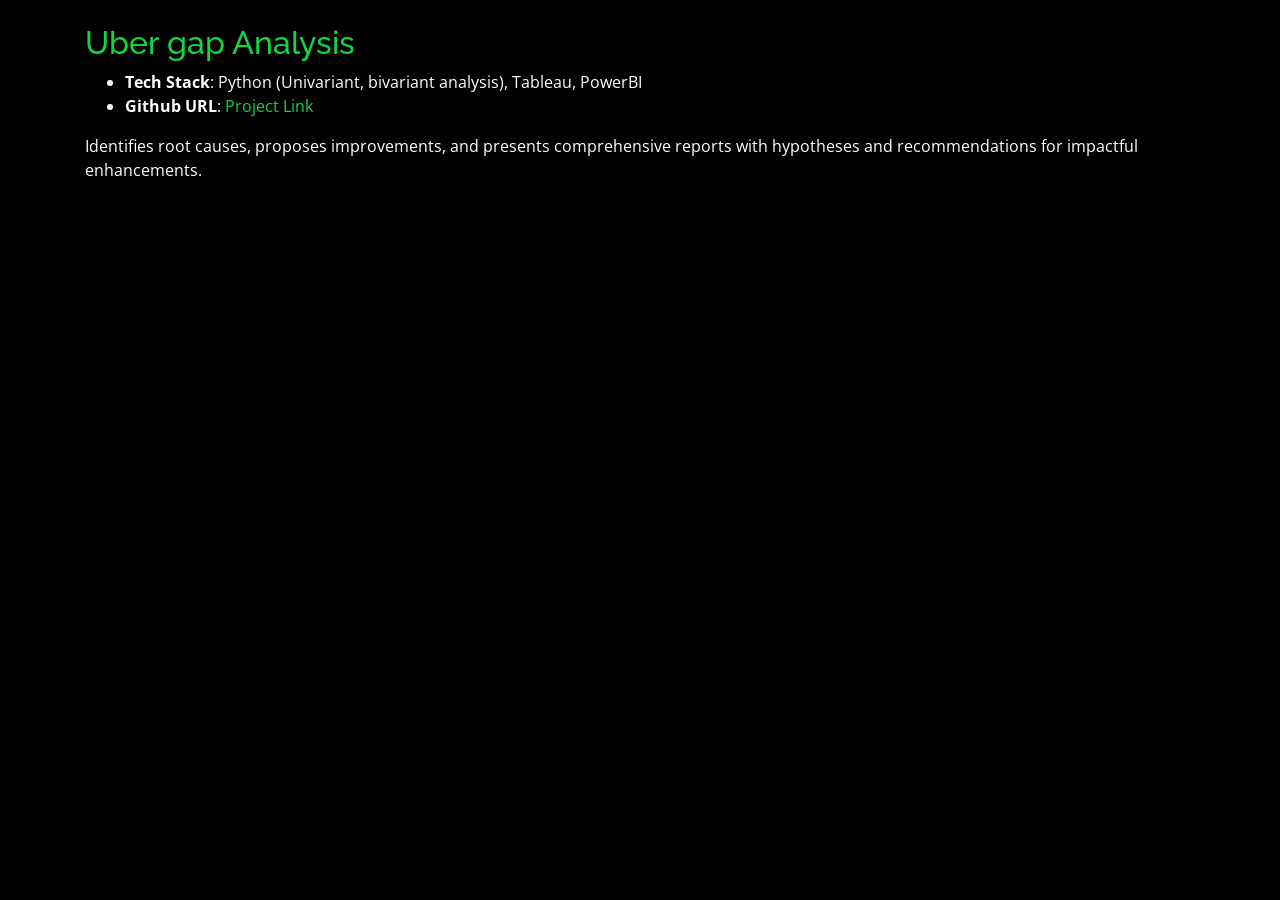
==== projects/uberanalysis.html @ bd60776f "files" ====
<html lang="en"><head>
    <meta charset="utf-8">
    <meta content="width=device-width, initial-scale=1.0" name="viewport">
  
    <title>Image Generator</title>
    <meta content="" name="descriptison">
    <meta content="" name="keywords">
  
    <!-- Favicons -->
    <link href="../assets/img/favicon.png" rel="icon">
    <link href="../assets/img/apple-touch-icon.png" rel="apple-touch-icon">
  
    <!-- Google Fonts -->
    <link href="https://fonts.googleapis.com/css?family=Open+Sans:300,300i,400,400i,600,600i,700,700i|Raleway:300,300i,400,400i,500,500i,600,600i,700,700i|Poppins:300,300i,400,400i,500,500i,600,600i,700,700i" rel="stylesheet">
  
    <!-- Vendor CSS Files -->
    <link href="../assets/vendor/bootstrap/css/bootstrap.min.css" rel="stylesheet">
    <link href="../assets/vendor/icofont/icofont.min.css" rel="stylesheet">
    <link href="../assets/vendor/remixicon/remixicon.css" rel="stylesheet">
    <link href="../assets/vendor/owl.carousel/assets/owl.carousel.min.css" rel="stylesheet">
    <link href="../assets/vendor/boxicons/css/boxicons.min.css" rel="stylesheet">
    <link href="../assets/vendor/venobox/venobox.css" rel="stylesheet">
  
    <!-- Template Main CSS File -->
    <link href="../assets/css/style.css" rel="stylesheet">
  
    <!-- =======================================================
    * Template Name: Personal - v2.2.0
    * Template URL: https://bootstrapmade.com/personal-free-resume-bootstrap-template/
    * Author: BootstrapMade.com
    * License: https://bootstrapmade.com/license/
    ======================================================== -->
  </head>
  
  <body data-gr-c-s-loaded="true">
  
  <!-- ======= Portfolio Details ======= -->
    <main id="main">
      <div id="portfolio-details" class="portfolio-details">
        <div class="container">
  
          <div class="row">
  
            <div class="col-lg-12 portfolio-info">
              <br>
              <h2 style="color:#12d640">Uber gap Analysis</h2>
              <ul>
                <li><strong>Tech Stack</strong>:  Python (Univariant, bivariant analysis), Tableau, PowerBI </li>
                <li><strong>Github URL</strong>: <a href="https://github.com/MySpace03/Uber_data_analysis" target="_blank">Project Link</a></li>
              </ul>
  
                <p>
                  Identifies root causes, proposes improvements, and presents comprehensive reports with hypotheses and recommendations for impactful enhancements.
                </p>
                
            </div>
  
          </div>
  
        </div>
      </div><!-- End Portfolio Details -->
    </main><!-- End #main -->
  
   <!-- Vendor JS Files -->
    <script async="" src="//www.google-analytics.com/analytics.js"></script><script src="assets/vendor/jquery/jquery.min.js"></script>
    <script src="../assets/vendor/bootstrap/js/bootstrap.bundle.min.js"></script>
    <script src="../assets/vendor/jquery.easing/jquery.easing.min.js"></script>
    <script src="../assets/vendor/php-email-form/validate.js"></script>
    <script src="../assets/vendor/waypoints/jquery.waypoints.min.js"></script>
    <script src="../assets/vendor/counterup/counterup.min.js"></script>
    <script src="../assets/vendor/owl.carousel/owl.carousel.min.js"></script>
    <script src="../assets/vendor/isotope-layout/isotope.pkgd.min.js"></script>
    <script src="../assets/vendor/venobox/venobox.min.js"></script>
  
    <!-- Template Main JS File -->
    <script src="../assets/js/main.js"></script>
  
    <script>if( window.self == window.top ) { (function(i,s,o,g,r,a,m){i['GoogleAnalyticsObject']=r;i[r]=i[r]||function(){ (i[r].q=i[r].q||[]).push(arguments)},i[r].l=1*new Date();a=s.createElement(o), m=s.getElementsByTagName(o)[0];a.async=1;a.src=g;m.parentNode.insertBefore(a,m) })(window,document,'script','//www.google-analytics.com/analytics.js','ga'); ga('create', 'UA-55234356-4', 'auto'); ga('send', 'pageview'); } </script>
  
  </body>
  </html>
---- assets/css/style.css ----
/**
* Template Name: Personal - v2.1.0
* Template URL: https://bootstrapmade.com/personal-free-resume-bootstrap-template/
* Author: BootstrapMade.com
* License: https://bootstrapmade.com/license/
*/

/*--------------------------------------------------------------
# General
--------------------------------------------------------------*/
html {
  scroll-behavior: smooth;
}

body {
  font-family: "Open Sans", sans-serif;
  color: #fff;
  position: relative;
  background: transparent;
}

body::before {
  content: "";
  position: fixed;
  background: #000000;
  background-size: cover;
  left: 0;
  right: 0;
  top: 0;
  height: 100vh;
  /* background-image: url("../img/background/mountain.jpg"); */
  
}

@media (min-width: 1024px) {
  body::before {
    background-attachment: fixed;
  }
}

a {
  color: #12d640;
}

a:hover {
  color: #12d640;
  text-decoration: none;
}

h1,
h2,
h3,
h4,
h5,
h6 {
  font-family: "Raleway", sans-serif;
}

/*--------------------------------------------------------------
# Header
--------------------------------------------------------------*/
#header {
  transition: ease-in-out 0s;
  position: relative;
  height: 100vh;
  display: flex;
  align-items: center;
  z-index: 997;
  overflow-y: auto;
  background-image: url("../img/background/mountain.jpg");
  background-size: cover;
}

#header * {
  transition: ease-in-out 0s;
}

#header h1 {
  font-size: 48px;
  margin-top: 0px;
  padding: 0;
  line-height: 1;
  font-weight: 700;
  font-family: "Poppins", sans-serif;
}

#header h1 a,
#header h1 a:hover {
  color: #dee2e6;
  line-height: 1;
  display: inline-block;
  font-size: 60px;

}

#header h2 {
  font-size: 24px;
  margin-top: 20px;
  color: #12d640;
}

#header h2 span {
  color: #ffc107;
  border-bottom: 2px solid #1c7d32;
  padding-bottom: 6px;
}

#header img {
  padding: 0;
  margin: 0;
}

#header .social-links {
  margin-top: 40px;
  display: flex;
}

#header .social-links a {
  font-size: 16px;
  display: flex;
  justify-content: center;
  align-items: center;
  background: rgba(255, 255, 255, 0.1);
  color: #fff;
  line-height: 1;
  margin-right: 8px;
  border-radius: 50%;
  width: 40px;
  height: 40px;
}

#header .social-links a:hover {
  background: #1c7d32;
}

@media (max-width: 992px) {
  #header h1 {
    font-size: 36px;
  }
  #header h2 {
    font-size: 20px;
    line-height: 30px;
  }
  #header .social-links {
    margin-top: 15px;
  }
  #header .container {
    display: flex;
    flex-direction: column;
    align-items: center;
  }
}

/*--------------------------------------------------------------
# Navigation Menu
--------------------------------------------------------------*/
/* Desktop Navigation */

.nav-container {
  background-color: rgb(70, 67, 68, 0.6);
  backdrop-filter: blur(10px);
  padding: 1rem 0 1rem 0;
  display: flex;
  border-radius: 40px;
  /* overflow: scroll; */
  scroll-behavior: smooth;
  scroll-snap-type: x mandatory;
  margin-top: 22rem;
  width: 780px;
  margin-left: 180px;
}

.fixed-nav {
  position: fixed;
  width: 780px;
  margin: 0 0 0 180px;
  top: 20px;
}

.nav-menu ul {
  display: flex;
  list-style: none;
  position: relative;
  /* left: 110px; */
  margin: 0 0 0 1.2rem;
}

.nav-menu li + li {
  margin-left: 30px;
}

.nav-menu a {
  display: block;
  position: relative;
  color: #ffffffaf;
  font-size: 19px;
  font-family: "Poppins", sans-serif;
  font-weight: 400;
}

.nav-menu a:before {
  content: "";
  position: absolute;
  width: 0;
  height: 2px;
  bottom: -4px;
  left: 0;
  background-color: #9e7f25;
  visibility: hidden;
  width: 0px;
  transition: all 0.3s ease-in-out 0s;
}

.nav-menu a:hover:before,
.nav-menu li:hover > a:before,
.nav-menu .active > a:before {
  visibility: visible;
  width: 25px;
}

.nav-menu a:hover,
.nav-menu .active > a,
.nav-menu li:hover > a {
  color: #fb7900;
  text-decoration: none;
}

/* Mobile Navigation */
.mobile-nav-toggle {
  position: fixed;
  right: 15px;
  top: 15px;
  z-index: 9998;
  border: 0;
  background: none;
  font-size: 24px;
  transition: all 0.4s;
  outline: none !important;
  line-height: 1;
  cursor: pointer;
  text-align: right;
}

.mobile-nav-toggle i {
  color: #fff;
}

.mobile-nav {
  position: fixed;
  top: 55px;
  right: 15px;
  bottom: 15px;
  left: 15px;
  z-index: 9999;
  overflow-y: auto;
  background: rgba(0, 0, 0, 0.7);
  transition: ease-in-out 0s;
  opacity: 0;
  visibility: hidden;
  border-radius: 10px;
  padding: 10px 0;
  border: 2px solid rgba(255, 255, 255, 0.12);
}

.mobile-nav * {
  margin: 0;
  padding: 0;
  list-style: none;
}

.mobile-nav a {
  display: block;
  position: relative;
  color: #fff;
  padding: 10px 20px;
  font-weight: 500;
  outline: none;
}

.mobile-nav a:hover,
.mobile-nav .active > a,
.mobile-nav li:hover > a {
  color: #1c7d32;
  text-decoration: none;
}

.mobile-nav-overly {
  width: 100%;
  height: 100%;
  z-index: 9997;
  top: 0;
  left: 0;
  position: fixed;
  background: rgba(9, 9, 9, 0.6);
  overflow: hidden;
  display: none;
  transition: ease-in-out 0s;
}

.mobile-nav-active {
  overflow: hidden;
}

.mobile-nav-active .mobile-nav {
  opacity: 1;
  visibility: visible;
}

.mobile-nav-active .mobile-nav-toggle i {
  color: #fff;
}

/* Header Top */

.name-heading {
  position: relative;
  top: 140px;
  text-align: center;
}

#header.header-top {
  height: 90px;
  position: fixed;
  left: 0;
  top: 0;
  right: 0;
  background: #09203a;
}

#header.header-top .social-links,
#header.header-top h2 {
  display: none;
}

#header.header-top h1 {
  margin-right: auto;
  font-size: 36px;
}

#header.header-top .container {
  display: flex;
  align-items: center;
}

#header.header-top .nav-menu {
  margin: 0;
}

@media (max-width: 768px) {
  #header.header-top {
    height: 60px;
  }
  #header.header-top h1 {
    font-size: 26px;
  }
}

/*--------------------------------------------------------------
# Sections General
--------------------------------------------------------------*/


section {
  overflow: hidden;
  position: relative;
  width: 100%;
  top: 140px;
  bottom: 100%;
  /* opacity: 0; */
  z-index: 2;
  background: black;
}

section.section-show {
  top: 70px;
  bottom: auto;
  opacity: 1;
  padding-bottom: 0px;
}

section .container {
  background: rgba(0, 0, 0, 0);
  padding: 30px;
  padding-top: 120px;
}

@media (max-width: 768px) {
  section {
    top: 120px;
  }
  section.section-show {
    top: 80px;
  }
}

.certificates h2 {
  font-size: 14px;
  font-weight: 500;
  padding: 0;
  line-height: 1px;
  margin: 0 0 20px 0;
  letter-spacing: 2px;
  text-transform: uppercase;
  color: #dee2e6;
  font-family: "Poppins", sans-serif;
}

.certificates h2::after {
  content: "";
  width: 120px;
  height: 1px;
  display: inline-block;
  background: #dee2e6;
  margin: 4px 10px;
}

.section-title h2 {
  font-size: 14px;
  font-weight: 500;
  padding: 0;
  line-height: 1px;
  margin: 0 0 20px 0;
  letter-spacing: 2px;
  text-transform: uppercase;
  color: #dee2e6;
  font-family: "Poppins", sans-serif;
}

.section-title h2::after {
  content: "";
  width: 120px;
  height: 1px;
  display: inline-block;
  background: #dee2e6;
  margin: 4px 10px;
}

.section-title p {
  margin: 0;
  margin: -15px 0 15px 0;
  font-size: 36px;
  font-weight: 700;
  text-transform: uppercase;
  font-family: "Poppins", sans-serif;
  color: #fff;
}

/*--------------------------------------------------------------
# About
--------------------------------------------------------------*/
.about-me .content h3 {
  font-weight: 700;
  font-size: 26px;
  color: #1c7d32;
}

.about-me .content ul {
  list-style: none;
  padding: 0;
}

.about-me .content ul li {
  padding-bottom: 10px;
}

.about-me .content ul i {
  font-size: 20px;
  padding-right: 2px;
  color: #1c7d32;
}

.about-me .content p:last-child {
  margin-bottom: 0;
}

/*--------------------------------------------------------------
# Counts
--------------------------------------------------------------*/
.counts {
  padding: 70px 0 60px;
}

.counts .count-box {
  padding: 30px 30px 25px 30px;
  width: 100%;
  position: relative;
  text-align: center;
  background: rgba(255, 255, 255, 0.08);
}

.counts .count-box i {
  position: absolute;
  top: -25px;
  left: 50%;
  transform: translateX(-50%);
  font-size: 24px;
  background: rgba(255, 255, 255, 0.1);
  padding: 12px;
  color: #1c7d32;
  border-radius: 50px;
}

.counts .count-box span {
  font-size: 36px;
  display: block;
  font-weight: 600;
  color: #fff;
}

.counts .count-box p {
  padding: 0;
  margin: 0;
  font-family: "Raleway", sans-serif;
  font-size: 14px;
}

/*--------------------------------------------------------------
# Skills
--------------------------------------------------------------*/
.skills .progress {
  height: 50px;
  display: block;
  background: none;
}

.skills .progress .skill {
  padding: 0;
  margin: 0 0 6px 0;
  text-transform: uppercase;
  display: block;
  font-weight: 600;
  font-family: "Poppins", sans-serif;
  color: #fff;
}

.skills .progress .skill .val {
  float: right;
  font-style: normal;
}

.skills .progress-bar-wrap {
  background: rgba(255, 255, 255, 0.15);
}

.skills .progress-bar {
  width: 1px;
  height: 10px;
  transition: 0.9s;
  background-color: #1c7d32;
}

/*--------------------------------------------------------------
# Interests
--------------------------------------------------------------*/
.interests .icon-box {
  display: flex;
  align-items: center;
  padding: 20px;
  background: #09203a;
  transition: ease-in-out 0.3s;
}

.interests .icon-box i {
  font-size: 32px;
  padding-right: 10px;
  line-height: 1;
}

.interests .icon-box h3 {
  font-weight: 700;
  margin: 0;
  padding: 0;
  line-height: 1;
  font-size: 16px;
  color: #fff;
}

.interests .icon-box:hover {
  background: #042b56eb;
}

/*--------------------------------------------------------------
# Testimonials
--------------------------------------------------------------*/
.testimonials .testimonial-item {
  box-sizing: content-box;
  min-height: 320px;
}

.testimonials .testimonial-item .testimonial-img {
  width: 90px;
  border-radius: 50%;
  margin: -40px 0 0 40px;
  position: relative;
  z-index: 2;
  border: 6px solid rgba(255, 255, 255, 0.12);
}

.testimonials .testimonial-item h3 {
  font-size: 18px;
  font-weight: bold;
  margin: 10px 0 5px 45px;
  color: #fff;
}

.testimonials .testimonial-item h4 {
  font-size: 14px;
  color: #999;
  margin: 0 0 0 45px;
}

.testimonials .testimonial-item .quote-icon-left,
.testimonials .testimonial-item .quote-icon-right {
  color: rgba(255, 255, 255, 0.25);
  font-size: 26px;
}

.testimonials .testimonial-item .quote-icon-left {
  display: inline-block;
  left: -5px;
  position: relative;
}

.testimonials .testimonial-item .quote-icon-right {
  display: inline-block;
  right: -5px;
  position: relative;
  top: 10px;
}

.testimonials .testimonial-item p {
  font-style: italic;
  margin: 0 15px 0 15px;
  padding: 20px 20px 60px 20px;
  background: rgba(255, 255, 255, 0.1);
  position: relative;
  border-radius: 6px;
  position: relative;
  z-index: 1;
}

.testimonials .owl-nav,
.testimonials .owl-dots {
  margin-top: 5px;
  text-align: center;
}

.testimonials .owl-dot {
  display: inline-block;
  margin: 0 5px;
  width: 12px;
  height: 12px;
  border-radius: 50%;
  background-color: rgba(255, 255, 255, 0.3) !important;
}

.testimonials .owl-dot.active {
  background-color: #1c7d32 !important;
}

@media (max-width: 767px) {
  .testimonials {
    margin: 30px 10px;
  }
}

/*--------------------------------------------------------------
# Resume
--------------------------------------------------------------*/
.resume .resume-title {
  font-size: 26px;
  font-weight: 700;
  margin-top: 20px;
  margin-bottom: 20px;
  color: #fff;
}

.resume .resume-item {
  padding: 0 0 20px 20px;
  margin-top: -2px;
  border-left: 2px solid rgba(255, 255, 255, 0.2);
  position: relative;
}

.resume .resume-item h4 {
  line-height: 18px;
  font-size: 18px;
  font-weight: 600;
  text-transform: uppercase;
  font-family: "Poppins", sans-serif;
  color: #1c7d32;
  margin-bottom: 10px;
}

.resume .resume-item h5 {
  font-size: 16px;
  background: rgba(255, 255, 255, 0.15);
  padding: 5px 15px;
  display: inline-block;
  font-weight: 600;
  margin-bottom: 10px;
}

.resume .resume-item ul {
  padding-left: 20px;
}

.resume .resume-item ul li {
  padding-bottom: 10px;
}

.resume .resume-item:last-child {
  padding-bottom: 0;
}

.resume .resume-item::before {
  content: "";
  position: absolute;
  width: 16px;
  height: 16px;
  border-radius: 50px;
  left: -9px;
  top: 0;
  background: #9e7f25;
  border: 2px solid #9e7f25;
}

/*--------------------------------------------------------------
# Services
--------------------------------------------------------------*/
.services .icon-box {
  text-align: center;
  background: #09203a;
  padding: 40px 40px;
  transition: all ease-in-out 0.3s;
  margin: 10px;
}

.services .icon-box .icon {
  margin: 0 auto;
  width: 64px;
  height: 64px;
  background: #1c7d32;
  border-radius: 5px;
  transition: all 0.3s ease-out 0s;
  display: flex;
  align-items: center;
  justify-content: center;
  margin-bottom: 20px;
  transform-style: preserve-3d;
}

.services .icon-box .icon i {
  color: #fff;
  font-size: 28px;
}

.services .icon-box .icon::before {
  position: absolute;
  content: "";
  left: -8px;
  top: -8px;
  height: 100%;
  width: 100%;
  background: rgba(255, 255, 255, 0.15);
  border-radius: 5px;
  transition: all 0.3s ease-out 0s;
  transform: translateZ(-1px);
}

.services .icon-box h4 {
  font-weight: 700;
  margin-bottom: 15px;
  font-size: 24px;
}

.services .icon-box h4 a {
  color: #fff;
}

.services .icon-box p {
  line-height: 24px;
  font-size: 14px;
  margin-bottom: 0;
}

.services .icon-box:hover {
  background: #042e5f;
  border-color: #1c7d32;
}

.services .icon-box:hover .icon {
  background: #fff;
}

.services .icon-box:hover .icon i {
  color: #1c7d32;
}

.services .icon-box:hover .icon::before {
  background: #35e888;
}

.services .icon-box:hover h4 a,
.services .icon-box:hover p {
  color: #12d640;
}

/*--------------------------------------------------------------
# Portfolio
--------------------------------------------------------------*/
.portfolio .portfolio-item {
  margin-bottom: 30px;
}

.portfolio #portfolio-flters {
  padding: 0;
  margin: 0 auto 15px auto;
  list-style: none;
  text-align: center;
  border-radius: 50px;
  padding: 2px 15px;
}

.portfolio #portfolio-flters li {
  cursor: pointer;
  display: inline-block;
  padding: 8px 16px 10px 16px;
  font-size: 14px;
  font-weight: 600;
  line-height: 1;
  text-transform: uppercase;
  color: #fff;
  background: rgba(255, 255, 255, 0.1);
  margin: 0 3px 10px 3px;
  transition: all 0.3s ease-in-out;
  border-radius: 4px;
}

.portfolio #portfolio-flters li:hover,
.portfolio #portfolio-flters li.filter-active {
  background: #fb7900;
}

.portfolio #portfolio-flters li:last-child {
  margin-right: 0;
}

.portfolio .portfolio-wrap {
  transition: 0.3s;
  position: relative;
  overflow: hidden;
  z-index: 1;
  background: rgba(0, 0, 0, 0.6);
}

.portfolio .portfolio-wrap::before {
  content: "";
  background: rgba(0, 0, 0, 0.6);
  position: absolute;
  left: 30px;
  right: 30px;
  top: 30px;
  bottom: 30px;
  transition: all ease-in-out 0.3s;
  z-index: 2;
  opacity: 0;
}

.portfolio .portfolio-wrap .portfolio-info {
  opacity: 0;
  position: absolute;
  top: 0;
  left: 0;
  right: 0;
  bottom: 0;
  text-align: center;
  z-index: 3;
  transition: all ease-in-out 0.3s;
  display: flex;
  flex-direction: column;
  justify-content: center;
  align-items: center;
}

.portfolio .portfolio-wrap .portfolio-info::before {
  display: block;
  content: "";
  width: 48px;
  height: 48px;
  position: absolute;
  top: 35px;
  left: 35px;
  border-top: 3px solid #fff;
  border-left: 3px solid #fff;
  transition: all 0.5s ease 0s;
  z-index: 9994;
}

.portfolio .portfolio-wrap .portfolio-info::after {
  display: block;
  content: "";
  width: 48px;
  height: 48px;
  position: absolute;
  bottom: 35px;
  right: 35px;
  border-bottom: 3px solid #fff;
  border-right: 3px solid #fff;
  transition: all 0.5s ease 0s;
  z-index: 9994;
}

.portfolio .portfolio-wrap .portfolio-info h4 {
  font-size: 20px;
  color: #fff;
  font-weight: 600;
}

.portfolio .portfolio-wrap .portfolio-info p {
  color: #ffffff;
  font-size: 14px;
  text-transform: uppercase;
  padding: 0;
  margin: 0;
}

.portfolio .portfolio-wrap .portfolio-links {
  text-align: center;
  z-index: 4;
}

.portfolio .portfolio-wrap .portfolio-links a {
  color: #fff;
  margin: 0 2px;
  font-size: 28px;
  display: inline-block;
  transition: 0.3s;
}

.portfolio .portfolio-wrap .portfolio-links a:hover {
  color: #63eda3;
}

.portfolio .portfolio-wrap:hover::before {
  top: 0;
  left: 0;
  right: 0;
  bottom: 0;
  opacity: 1;
}

.portfolio .portfolio-wrap:hover .portfolio-info {
  opacity: 1;
}

.portfolio .portfolio-wrap:hover .portfolio-info::before {
  top: 15px;
  left: 15px;
}

.portfolio .portfolio-wrap:hover .portfolio-info::after {
  bottom: 15px;
  right: 15px;
}

/*--------------------------------------------------------------
# Contact
--------------------------------------------------------------*/
.contact .info-box {
  color: #444444;
  padding: 20px;
  width: 100%;
  background: #09203a;
}

.contact .info-box i.bx {
  font-size: 24px;
  color: #dee2e6;
  border-radius: 50%;
  padding: 14px;
  float: left;
  background: rgba(255, 255, 255, 0.1);
}

.contact .info-box h3 {
  font-size: 20px;
  color: #28a745;
  font-weight: 700;
  margin: 10px 0 8px 68px;
}

.contact .info-box p {
  padding: 0;
  color: #fff;
  line-height: 24px;
  font-size: 14px;
  margin: 0 0 0 68px;
}

.contact .info-box .social-links {
  margin: 5px 0 0 68px;
  display: flex;
}

.contact .info-box .social-links a {
  font-size: 18px;
  display: inline-block;
  color: #fff;
  line-height: 1;
  margin-right: 12px;
  transition: 0.3s;
}

.contact .info-box .social-links a:hover {
  color: #12d640;
}

.contact .php-email-form {
  padding: 30px;
  background: rgba(255, 255, 255, 0.08);
}

.contact .php-email-form .validate {
  display: none;
  color: red;
  margin: 0 0 15px 0;
  font-weight: 400;
  font-size: 13px;
}

.contact .php-email-form .error-message {
  display: none;
  background: rgba(255, 255, 255, 0.08);
  background: #ed3c0d;
  text-align: center;
  padding: 15px;
  font-weight: 600;
}

.contact .php-email-form .sent-message {
  display: none;
  background: rgba(255, 255, 255, 0.08);
  background: #1c7d32;
  text-align: center;
  padding: 15px;
  font-weight: 600;
}

.contact .php-email-form .loading {
  display: none;
  background: rgba(255, 255, 255, 0.08);
  text-align: center;
  padding: 15px;
}

.contact .php-email-form .loading:before {
  content: "";
  display: inline-block;
  border-radius: 50%;
  width: 24px;
  height: 24px;
  margin: 0 10px -6px 0;
  border: 3px solid #1c7d32;
  border-top-color: #eee;
  -webkit-animation: animate-loading 1s linear infinite;
  animation: animate-loading 1s linear infinite;
}

.contact .php-email-form input,
.contact .php-email-form textarea {
  border-radius: 0;
  box-shadow: none;
  font-size: 14px;
  background: rgba(255, 255, 255, 0.08);
  border: 0;
  transition: 0.3s;
  color: #fff;
}

.contact .php-email-form input:focus,
.contact .php-email-form textarea:focus {
  background-color: rgba(255, 255, 255, 0.11);
}

.contact .php-email-form input::-webkit-input-placeholder,
.contact .php-email-form textarea::-webkit-input-placeholder {
  color: rgba(255, 255, 255, 0.3);
  opacity: 1;
}

.contact .php-email-form input::-moz-placeholder,
.contact .php-email-form textarea::-moz-placeholder {
  color: rgba(255, 255, 255, 0.3);
  opacity: 1;
}

.contact .php-email-form input:-ms-input-placeholder,
.contact .php-email-form textarea:-ms-input-placeholder {
  color: rgba(255, 255, 255, 0.3);
  opacity: 1;
}

.contact .php-email-form input::-ms-input-placeholder,
.contact .php-email-form textarea::-ms-input-placeholder {
  color: rgba(255, 255, 255, 0.3);
  opacity: 1;
}

.contact .php-email-form input::placeholder,
.contact .php-email-form textarea::placeholder {
  color: rgba(255, 255, 255, 0.3);
  opacity: 1;
}

.contact .php-email-form input {
  padding: 20px 15px;
}

.contact .php-email-form textarea {
  padding: 12px 15px;
}

.contact .php-email-form button[type="submit"] {
  background: #1c7d32;
  border: 0;
  padding: 10px 30px;
  color: #fff;
  transition: 0.4s;
  border-radius: 4px;
}

.contact .php-email-form button[type="submit"]:hover {
  background: #15bb62;
}

@-webkit-keyframes animate-loading {
  0% {
    transform: rotate(0deg);
  }
  100% {
    transform: rotate(360deg);
  }
}

@keyframes animate-loading {
  0% {
    transform: rotate(0deg);
  }
  100% {
    transform: rotate(360deg);
  }
}

/*--------------------------------------------------------------
# Credits
--------------------------------------------------------------*/
.credits {
  position: fixed;
  right: 15px;
  bottom: 15px;
  font-size: 13px;
  color: #fff;
  z-index: 1;
}

.credits a {
  color: #1c7d32;
  transition: 0.3s;
}

.credits a:hover {
  color: #fff;
}

@media (max-width: 992px) {
  .credits {
    left: 50%;
    right: 0;
    transform: translateX(-50%);
  }
}
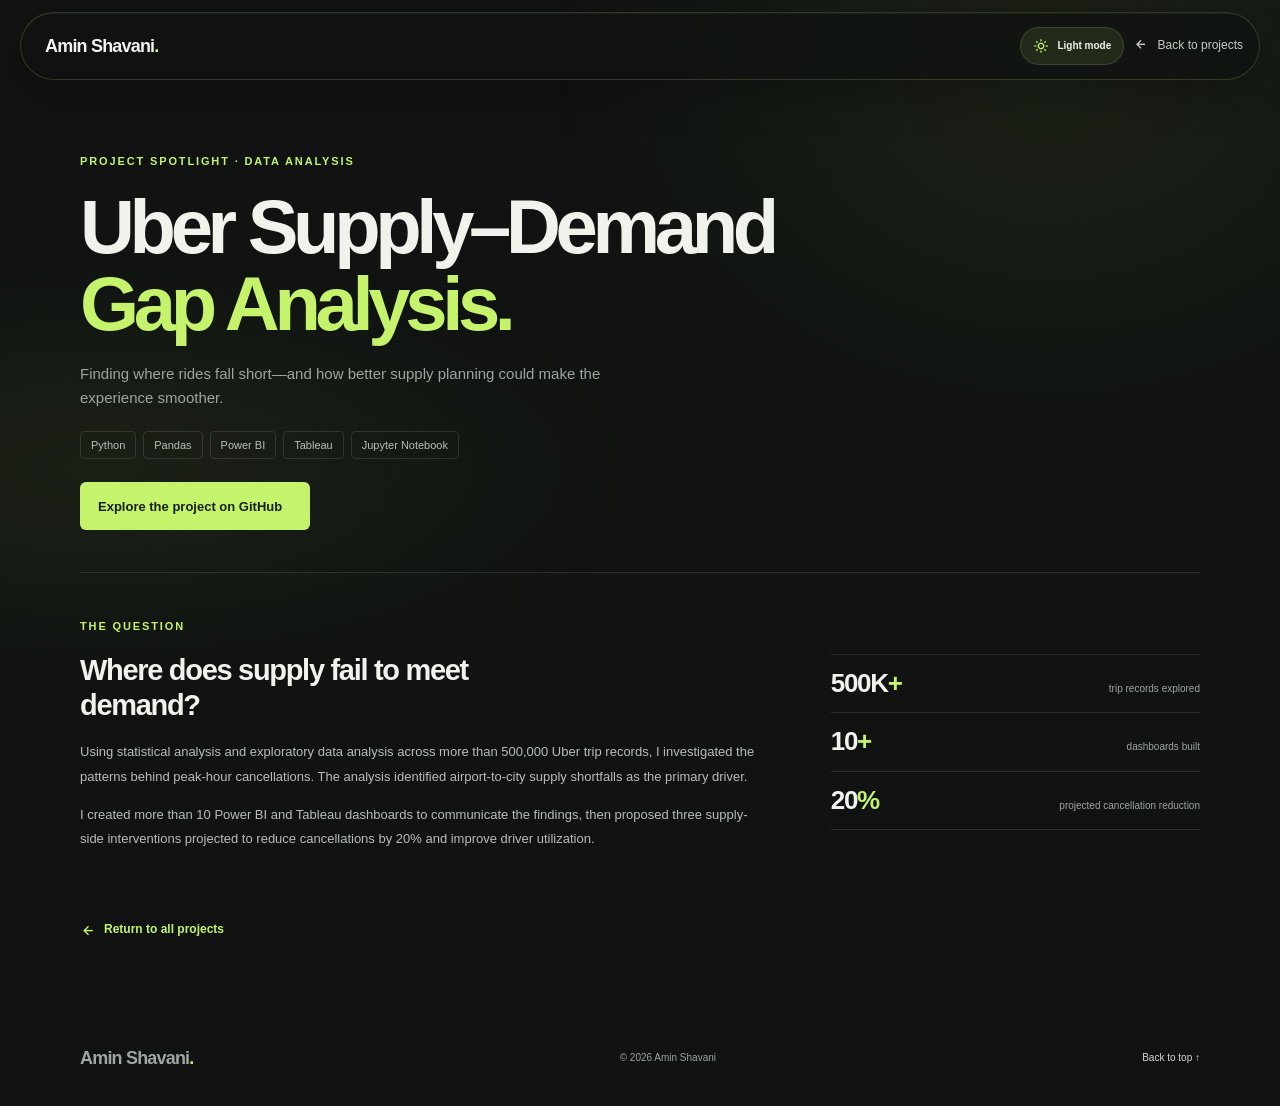
==== commit 93610e8a: "Add files via upload" ====
--- a/projects/uberanalysis.html
+++ b/projects/uberanalysis.html
@@ -1,83 +1,51 @@
-<html lang="en"><head>
-    <meta charset="utf-8">
-    <meta content="width=device-width, initial-scale=1.0" name="viewport">
-  
-    <title>Image Generator</title>
-    <meta content="" name="descriptison">
-    <meta content="" name="keywords">
-  
-    <!-- Favicons -->
-    <link href="../assets/img/favicon.png" rel="icon">
-    <link href="../assets/img/apple-touch-icon.png" rel="apple-touch-icon">
-  
-    <!-- Google Fonts -->
-    <link href="https://fonts.googleapis.com/css?family=Open+Sans:300,300i,400,400i,600,600i,700,700i|Raleway:300,300i,400,400i,500,500i,600,600i,700,700i|Poppins:300,300i,400,400i,500,500i,600,600i,700,700i" rel="stylesheet">
-  
-    <!-- Vendor CSS Files -->
-    <link href="../assets/vendor/bootstrap/css/bootstrap.min.css" rel="stylesheet">
-    <link href="../assets/vendor/icofont/icofont.min.css" rel="stylesheet">
-    <link href="../assets/vendor/remixicon/remixicon.css" rel="stylesheet">
-    <link href="../assets/vendor/owl.carousel/assets/owl.carousel.min.css" rel="stylesheet">
-    <link href="../assets/vendor/boxicons/css/boxicons.min.css" rel="stylesheet">
-    <link href="../assets/vendor/venobox/venobox.css" rel="stylesheet">
-  
-    <!-- Template Main CSS File -->
-    <link href="../assets/css/style.css" rel="stylesheet">
-  
-    <!-- =======================================================
-    * Template Name: Personal - v2.2.0
-    * Template URL: https://bootstrapmade.com/personal-free-resume-bootstrap-template/
-    * Author: BootstrapMade.com
-    * License: https://bootstrapmade.com/license/
-    ======================================================== -->
-  </head>
-  
-  <body data-gr-c-s-loaded="true">
-  
-  <!-- ======= Portfolio Details ======= -->
-    <main id="main">
-      <div id="portfolio-details" class="portfolio-details">
-        <div class="container">
-  
-          <div class="row">
-  
-            <div class="col-lg-12 portfolio-info">
-              <br>
-              <h2 style="color:#12d640">Uber gap Analysis</h2>
-              <ul>
-                <li><strong>Tech Stack</strong>:  Python (Univariant, bivariant analysis), Tableau, PowerBI </li>
-                <li><strong>Github URL</strong>: <a href="https://github.com/MySpace03/Uber_data_analysis" target="_blank">Project Link</a></li>
-              </ul>
-  
-                <p>
-                  Identifies root causes, proposes improvements, and presents comprehensive reports with hypotheses and recommendations for impactful enhancements.
-                </p>
-                
-            </div>
-  
-          </div>
-  
-        </div>
-      </div><!-- End Portfolio Details -->
-    </main><!-- End #main -->
-  
-   <!-- Vendor JS Files -->
-    <script async="" src="//www.google-analytics.com/analytics.js"></script><script src="assets/vendor/jquery/jquery.min.js"></script>
-    <script src="../assets/vendor/bootstrap/js/bootstrap.bundle.min.js"></script>
-    <script src="../assets/vendor/jquery.easing/jquery.easing.min.js"></script>
-    <script src="../assets/vendor/php-email-form/validate.js"></script>
-    <script src="../assets/vendor/waypoints/jquery.waypoints.min.js"></script>
-    <script src="../assets/vendor/counterup/counterup.min.js"></script>
-    <script src="../assets/vendor/owl.carousel/owl.carousel.min.js"></script>
-    <script src="../assets/vendor/isotope-layout/isotope.pkgd.min.js"></script>
-    <script src="../assets/vendor/venobox/venobox.min.js"></script>
-  
-    <!-- Template Main JS File -->
-    <script src="../assets/js/main.js"></script>
-  
-    <script>if( window.self == window.top ) { (function(i,s,o,g,r,a,m){i['GoogleAnalyticsObject']=r;i[r]=i[r]||function(){ (i[r].q=i[r].q||[]).push(arguments)},i[r].l=1*new Date();a=s.createElement(o), m=s.getElementsByTagName(o)[0];a.async=1;a.src=g;m.parentNode.insertBefore(a,m) })(window,document,'script','//www.google-analytics.com/analytics.js','ga'); ga('create', 'UA-55234356-4', 'auto'); ga('send', 'pageview'); } </script>
-  
-  </body>
-  </html>
-  
-  +<!doctype html>
+<html lang="en">
+<head>
+  <meta charset="utf-8">
+  <meta name="viewport" content="width=device-width, initial-scale=1">
+  <meta name="description" content="An analysis of Uber supply-demand patterns across more than 500,000 trips, with dashboards and operational recommendations.">
+  <meta name="theme-color" content="#101311">
+  <title>Uber Supply-Demand Gap Analysis | Amin Shavani</title>
+  <link rel="icon" type="image/png" href="../favicon.png">
+  <link href="../assets/vendor/boxicons/css/boxicons.min.css" rel="stylesheet">
+  <link href="../assets/css/portfolio.css" rel="stylesheet">
+</head>
+<body id="top">
+  <header class="site-header">
+    <div class="nav-inner">
+      <a class="wordmark" href="../index.html" aria-label="Amin Shavani home">Amin Shavani<span>.</span></a>
+      <div class="header-controls">
+        <button class="theme-toggle" type="button" aria-label="Switch to light mode" title="Switch to light mode">
+          <i class="bx bx-sun" aria-hidden="true"></i><span>Light mode</span>
+        </button>
+        <a class="detail-back" href="../index.html#projects"><i class="bx bx-left-arrow-alt" aria-hidden="true"></i> Back to projects</a>
+      </div>
+    </div>
+  </header>
+  <main class="project-detail section-shell">
+    <div class="project-detail-hero">
+      <p class="eyebrow">PROJECT SPOTLIGHT · DATA ANALYSIS</p>
+      <h1>Uber Supply–Demand<br><span>Gap Analysis.</span></h1>
+      <p class="project-detail-intro">Finding where rides fall short—and how better supply planning could make the experience smoother.</p>
+      <div class="tag-list"><span>Python</span><span>Pandas</span><span>Power BI</span><span>Tableau</span><span>Jupyter Notebook</span></div>
+      <a class="button button-primary project-github" href="https://github.com/MySpace03/Uber_data_analysis" target="_blank" rel="noreferrer">Explore the project on GitHub <i class="bx bx-up-right-arrow-alt" aria-hidden="true"></i></a>
+    </div>
+    <div class="project-detail-body">
+      <section class="project-detail-summary" aria-labelledby="project-summary">
+        <p class="eyebrow">THE QUESTION</p>
+        <h2 id="project-summary">Where does supply fail to meet demand?</h2>
+        <p>Using statistical analysis and exploratory data analysis across more than 500,000 Uber trip records, I investigated the patterns behind peak-hour cancellations. The analysis identified airport-to-city supply shortfalls as the primary driver.</p>
+        <p>I created more than 10 Power BI and Tableau dashboards to communicate the findings, then proposed three supply-side interventions projected to reduce cancellations by 20% and improve driver utilization.</p>
+      </section>
+      <aside class="project-outcomes" aria-label="Project outcomes">
+        <div><span class="outcome-number">500K<span>+</span></span><p>trip records explored</p></div>
+        <div><span class="outcome-number">10<span>+</span></span><p>dashboards built</p></div>
+        <div><span class="outcome-number">20<span>%</span></span><p>projected cancellation reduction</p></div>
+      </aside>
+    </div>
+    <a class="text-link project-return" href="../index.html#projects"><i class="bx bx-left-arrow-alt" aria-hidden="true"></i> Return to all projects</a>
+  </main>
+  <footer class="site-footer section-shell"><a class="wordmark" href="../index.html">Amin Shavani<span>.</span></a><p>© <span id="current-year">2026</span> Amin Shavani</p><a href="#top">Back to top ↑</a></footer>
+  <script src="../assets/js/portfolio.js"></script>
+</body>
+</html>
--- a/assets/css/portfolio.css
+++ b/assets/css/portfolio.css
@@ -0,0 +1,368 @@
+:root {
+  color-scheme: dark;
+  --background: #101311;
+  --surface: #181d19;
+  --surface-raised: #1d241f;
+  --text: #f0f2ec;
+  --muted: #9da69f;
+  --line: rgba(235, 242, 232, .12);
+  --accent: #c5f36c;
+  --accent-dark: #93c93b;
+  --glass: rgba(16, 19, 17, .78);
+  --glass-line: rgba(197, 243, 108, .18);
+  --copy: #b7beb8;
+  --heading-copy: #e3e8e1;
+  --soft: #d3d8d1;
+  --tag-text: #b7c0b8;
+  --accent-wash: rgba(197, 243, 108, .1);
+  --glow: rgba(166, 207, 97, .075);
+  --font-display: "Space Grotesk", sans-serif;
+  --font-body: "DM Sans", sans-serif;
+}
+
+[data-theme="light"] {
+  color-scheme: light;
+  --background: #f7faf4;
+  --surface: #fff;
+  --surface-raised: #eff3ea;
+  --text: #1c2619;
+  --muted: #63705f;
+  --line: rgba(42, 64, 33, .14);
+  --accent: #4e7622;
+  --accent-dark: #5a822a;
+  --glass: rgba(250, 253, 247, .82);
+  --glass-line: rgba(87, 125, 48, .22);
+  --copy: #5f6b5b;
+  --heading-copy: #2f3d28;
+  --soft: #40503a;
+  --tag-text: #53634b;
+  --accent-wash: rgba(99, 145, 54, .11);
+  --glow: rgba(113, 169, 72, .12);
+}
+
+* { box-sizing: border-box; }
+html { scroll-behavior: smooth; scroll-padding-top: 100px; }
+body { margin: 0; background: var(--background); color: var(--text); font-family: var(--font-body); font-size: 16px; line-height: 1.65; transition: background-color .25s ease, color .25s ease; }
+body::before { position: fixed; inset: 0; z-index: -1; content: ""; pointer-events: none; background: radial-gradient(ellipse at 82% 8%, var(--glow), transparent 34%), radial-gradient(ellipse at 8% 52%, var(--glow), transparent 34%); }
+a { color: inherit; text-decoration: none; }
+button { font: inherit; }
+img { display: block; max-width: 100%; }
+.section-shell { width: min(1120px, calc(100% - 56px)); margin-inline: auto; }
+.site-header { position: sticky; top: 12px; z-index: 20; width: min(1240px, calc(100% - 32px)); min-height: 68px; margin-inline: auto; border: 1px solid var(--glass-line); border-radius: 999px; background: var(--glass); box-shadow: 0 16px 42px rgba(0, 0, 0, .22), inset 0 1px 0 rgba(255, 255, 255, .05); backdrop-filter: blur(22px) saturate(155%); -webkit-backdrop-filter: blur(22px) saturate(155%); transition: width .35s ease, top .35s ease, background-color .25s ease, box-shadow .25s ease; }
+.site-header.is-scrolled { top: 8px; background: var(--surface-raised); box-shadow: 0 18px 50px rgba(0, 0, 0, .28); }
+.nav-inner { position: relative; display: flex; width: 100%; min-height: 66px; margin-inline: auto; padding: 0 16px 0 24px; align-items: center; justify-content: space-between; gap: 18px; }
+.wordmark { flex: 0 0 auto; font: 600 18px/1 var(--font-display); letter-spacing: -.045em; }
+.wordmark span, .section-heading h2 > span, .contact-panel h2 span { color: var(--accent); }
+.site-nav { display: flex; align-items: center; gap: clamp(12px, 1.7vw, 24px); color: var(--muted); font-size: 14px; font-weight: 600; }
+.site-nav > a { position: relative; padding: 12px 2px; }
+.site-nav > a::after { position: absolute; right: 50%; bottom: 6px; left: 50%; height: 2px; border-radius: 2px; background: var(--accent); content: ""; transition: right .22s ease, left .22s ease; }
+.site-nav > a:hover::after, .site-nav > a.is-active::after { right: 2px; left: 2px; }
+.site-nav > a.is-active { color: var(--text); }
+.site-nav > a:not(.nav-contact):hover, .site-nav > a:not(.nav-contact):focus-visible { color: var(--accent); }
+.nav-contact { padding: 9px 14px; border: 1px solid var(--line); border-radius: 999px; color: var(--text); background: var(--accent-wash); }
+.nav-contact::after { display: none; }
+.nav-contact i { margin-left: 5px; color: var(--accent); vertical-align: middle; }
+.menu-toggle { display: none; }
+.header-controls { display: flex; align-items: center; gap: 9px; }
+.theme-toggle { display: inline-flex; min-height: 38px; align-items: center; justify-content: center; gap: 8px; padding: 0 12px; border: 1px solid var(--line); border-radius: 999px; background: var(--accent-wash); color: var(--text); cursor: pointer; font-size: 10px; font-weight: 600; white-space: nowrap; transition: background .2s ease, border-color .2s ease, color .2s ease; }
+.theme-toggle:hover { border-color: var(--accent); color: var(--accent); }
+.theme-toggle i { color: var(--accent); font-size: 16px; }
+.hero { position: relative; display: grid; min-height: 660px; grid-template-columns: 1.12fr .88fr; align-items: center; padding-top: 42px; padding-bottom: 76px; }
+.hero-brand { position: absolute; z-index: 4; top: 28px; left: 0; }
+.hero-theme-toggle { position: absolute; z-index: 4; top: 20px; right: 0; }
+.hero-copy { position: relative; z-index: 2; padding-bottom: 10px; }
+.eyebrow { margin: 0 0 18px; color: var(--accent); font-size: 11px; font-weight: 700; letter-spacing: .17em; line-height: 1.5; }
+.status-dot { display: inline-block; width: 7px; height: 7px; margin-right: 7px; border-radius: 50%; background: var(--accent); box-shadow: 0 0 13px var(--accent); vertical-align: 1px; }
+.eyebrow-divider { margin: 0 8px; color: #59645b; }
+.hero h1 { margin: 0; font: 600 clamp(56px, 7vw, 88px)/.99 var(--font-display); letter-spacing: -.075em; }
+.hero h1 span { color: var(--accent); }
+.hero-intro { max-width: 510px; margin: 25px 0 18px; color: var(--copy); font-size: 18px; line-height: 1.75; }
+.hero-role { margin: 0; color: var(--soft); font-size: 14px; }
+.hero-role i { margin-right: 6px; color: var(--accent); font-size: 16px; vertical-align: -2px; }
+.hero-role span { color: var(--muted); }
+.hero-actions { display: flex; flex-wrap: wrap; gap: 12px; margin-top: 30px; }
+.button { display: inline-flex; min-height: 48px; align-items: center; justify-content: center; gap: 10px; padding: 0 18px; border-radius: 6px; font-size: 13px; font-weight: 700; transition: transform .2s ease, background .2s ease, border-color .2s ease; }
+.button:hover { transform: translateY(-2px); }
+.button-primary { background: var(--accent); color: #182014; }
+.button-primary:hover { background: var(--text); color: var(--background); }
+.button-quiet { border: 1px solid var(--line); color: var(--text); }
+.button-quiet:hover { border-color: var(--accent); }
+.hero-socials { display: flex; gap: 17px; margin-top: 30px; }
+.hero-socials a { display: grid; width: 34px; height: 34px; place-items: center; border: 1px solid var(--line); border-radius: 50%; color: #c0c6c0; font-size: 17px; transition: color .2s ease, border-color .2s ease; }
+.hero-socials a:hover { border-color: var(--accent); color: var(--accent); }
+.hero-visual { position: relative; display: grid; min-height: 470px; place-items: center; }
+.portrait-frame { position: relative; z-index: 1; width: min(350px, 78%); aspect-ratio: .79; overflow: hidden; border: 1px solid var(--glass-line); border-radius: 180px 180px 12px 12px; background: var(--surface-raised); box-shadow: 0 26px 90px rgba(0, 0, 0, .35); transform: rotate(2deg); }
+.portrait-frame::after { position: absolute; inset: 35% 0 0; content: ""; background: linear-gradient(transparent, rgba(10, 14, 11, .65)); }
+.portrait-frame img { width: 100%; height: 100%; object-fit: cover; object-position: center 27%; }
+.portrait-caption { position: absolute; z-index: 2; right: 12px; bottom: 14px; left: 12px; padding: 10px 12px; border: 1px solid rgba(255,255,255,.11); border-radius: 5px; background: rgba(21, 26, 22, .82); color: #e8eee3; font-size: 10px; transform: rotate(-2deg); backdrop-filter: blur(8px); }
+.portrait-caption .status-dot { width: 6px; height: 6px; }
+.hero-orbit { position: absolute; border: 1px solid rgba(197, 243, 108, .18); border-radius: 50%; }
+.orbit-one { width: min(410px, 100%); height: min(410px, 100%); }
+.orbit-two { width: min(510px, 100%); height: min(510px, 100%); border-style: dashed; opacity: .48; }
+.floating-note { position: absolute; z-index: 3; display: flex; align-items: center; gap: 10px; padding: 12px 14px; border: 1px solid var(--line); border-radius: 7px; background: var(--surface-raised); box-shadow: 0 14px 35px rgba(0, 0, 0, .23); color: var(--muted); font-size: 10px; line-height: 1.5; }
+.floating-note i { color: var(--accent); font-size: 20px; }
+.floating-note strong { color: var(--text); font-size: 12px; }
+.note-top { top: 82px; left: 0; }
+.note-bottom { right: 0; bottom: 78px; }
+.note-number { color: var(--accent); font: 600 24px/1 var(--font-display); }
+.hero-index { position: absolute; right: 0; bottom: 9px; color: #647066; font: 11px var(--font-display); letter-spacing: .1em; }
+.scroll-cue { position: absolute; bottom: 31px; left: 0; display: flex; align-items: center; gap: 10px; color: #89938b; font-size: 10px; letter-spacing: .12em; text-transform: uppercase; }
+.scroll-cue span { width: 28px; height: 1px; background: var(--accent); }
+.content-section { padding-top: 112px; }
+.section-heading { margin-bottom: 42px; }
+.section-heading .eyebrow { margin-bottom: 14px; }
+.section-heading h2, .contact-panel h2 { margin: 0; font: 600 clamp(36px, 4.2vw, 54px)/1.07 var(--font-display); letter-spacing: -.06em; }
+.section-heading-row { display: flex; align-items: end; justify-content: space-between; gap: 30px; }
+.section-aside { margin: 0 0 5px; color: var(--muted); font-size: 13px; line-height: 1.7; }
+.about-layout { display: grid; grid-template-columns: 1fr 1fr; gap: 80px; align-items: center; }
+.about-copy p { color: var(--muted); font-size: 16px; line-height: 1.9; }
+.about-copy .lead { margin-top: 0; color: #e3e8e1; font: 500 20px/1.6 var(--font-display); letter-spacing: -.02em; }
+.text-link { display: inline-flex; align-items: center; gap: 7px; margin-top: 9px; color: var(--accent); font-size: 12px; font-weight: 700; }
+.text-link i { font-size: 17px; transition: transform .2s ease; }
+.text-link:hover i { transform: translateX(4px); }
+.impact-grid { display: grid; grid-template-columns: 1fr 1fr; border-top: 1px solid var(--line); border-left: 1px solid var(--line); }
+.impact-card { min-height: 135px; padding: 24px; border-right: 1px solid var(--line); border-bottom: 1px solid var(--line); }
+.impact-value { font: 600 38px/1 var(--font-display); letter-spacing: -.06em; }
+.impact-value span { color: var(--accent); }
+.impact-card p { margin: 12px 0 0; color: var(--muted); font-size: 13px; }
+.timeline { border-top: 1px solid var(--line); }
+.timeline-item { display: grid; grid-template-columns: 190px 1fr; gap: 34px; padding: 34px 0; border-bottom: 1px solid var(--line); }
+.timeline-date { padding-top: 5px; color: var(--accent); font-size: 12px; font-weight: 700; letter-spacing: .12em; }
+.timeline-title { display: flex; align-items: start; justify-content: space-between; gap: 20px; }
+.timeline-title h3, .project-content h3, .skill-card h3, .education-card h3, .credential-item h3 { margin: 0; font: 600 21px/1.3 var(--font-display); letter-spacing: -.03em; }
+.timeline-title p { margin: 5px 0 0; color: var(--soft); font-size: 15px; }
+.timeline-title p span, .timeline-location { color: var(--muted); }
+.timeline-location { font-size: 13px; white-space: nowrap; }
+.timeline-body ul { margin: 21px 0; padding-left: 18px; color: var(--copy); font-size: 15px; line-height: 1.75; }
+.timeline-body li { margin: 8px 0; padding-left: 4px; }
+.timeline-body li::marker { color: var(--accent-dark); }
+.tag-list { display: flex; flex-wrap: wrap; gap: 7px; }
+.tag-list span { padding: 6px 10px; border: 1px solid var(--line); border-radius: 4px; color: var(--tag-text); font-size: 11px; line-height: 1.3; }
+.projects-section { padding-top: 128px; }
+.project-filters { display: flex; flex-wrap: wrap; gap: 8px; margin: -13px 0 26px; }
+.filter-button { padding: 9px 15px; border: 1px solid var(--line); border-radius: 999px; background: transparent; color: var(--muted); cursor: pointer; font-size: 12px; transition: all .2s ease; }
+.filter-button:hover, .filter-button.is-active { border-color: var(--accent); background: var(--accent-wash); color: var(--accent); }
+.filter-status { margin: -15px 0 16px; color: var(--muted); font-size: 12px; }
+.project-grid { display: grid; grid-template-columns: repeat(3, minmax(0, 1fr)); gap: 15px; }
+.project-card { overflow: hidden; border: 1px solid var(--line); border-radius: 7px; background: var(--surface); opacity: 1; transform: translateY(0) scale(1); transition: opacity .22s ease, transform .22s ease, border-color .25s ease, background-color .25s ease; }
+.project-card:hover { transform: translateY(-4px); border-color: var(--accent); }
+.project-card.is-hiding { opacity: 0; transform: translateY(10px) scale(.98); pointer-events: none; }
+.project-card.is-entering { opacity: 0; transform: translateY(12px) scale(.98); }
+.project-card[hidden] { display: none; }
+.project-featured { grid-column: span 2; }
+.project-image { position: relative; display: block; height: 190px; overflow: hidden; background: var(--surface-raised); }
+.project-featured .project-image { height: 250px; }
+.project-image::after { position: absolute; inset: 35% 0 0; content: ""; background: linear-gradient(transparent, rgba(12, 8, 18, .56)); }
+.project-image img { width: 100%; height: 100%; object-fit: cover; transition: transform .5s ease; }
+.project-card:hover .project-image img { transform: scale(1.035); }
+.project-art { display: flex; flex-direction: column; align-items: flex-start; justify-content: center; padding: 25px; color: #f7efff; isolation: isolate; }
+.project-art::before { position: absolute; inset: 0; z-index: -1; content: ""; opacity: .8; background: radial-gradient(circle at 82% 25%, rgba(244, 224, 255, .24), transparent 22%), repeating-linear-gradient(135deg, transparent 0 35px, rgba(255,255,255,.035) 36px 37px); transition: transform .5s ease, opacity .3s ease; }
+.project-card:hover .project-art::before { transform: scale(1.08); opacity: 1; }
+.project-art .art-label { position: relative; z-index: 1; color: rgba(255,255,255,.75); font-size: 9px; font-weight: 700; letter-spacing: .16em; }
+.project-art > i { position: relative; z-index: 1; margin: 13px 0 8px; color: rgba(255,255,255,.88); font-size: 34px; }
+.project-art .art-title { position: relative; z-index: 1; font: 600 clamp(17px, 2.2vw, 26px)/1.08 var(--font-display); letter-spacing: -.05em; }
+.project-art .art-title span { display: block; color: rgba(255,255,255,.72); font-size: .68em; letter-spacing: .03em; }
+.project-art-uber { background: linear-gradient(125deg,#17392f,#28614e 52%,#18382f); }
+.project-art-segments { background: linear-gradient(125deg,#1d3a2f,#3e7045 52%,#274a31); }
+.project-art-zomato { background: linear-gradient(125deg,#343821,#64623a 53%,#414329); }
+.project-art-instagram { background: linear-gradient(125deg,#1e3d31,#427750 53%,#294b36); }
+.project-art-stocks { background: linear-gradient(125deg,#1a3033,#34685d 53%,#204744); }
+.project-art-profit { background: linear-gradient(125deg,#253720,#52703a 53%,#314b2b); }
+.project-art-speech { background: linear-gradient(125deg,#193a3c,#3c7471 53%,#285452); }
+.project-art-autofolder { background: linear-gradient(125deg,#293b29,#567440 53%,#344b30); }
+.project-number, .project-arrow { position: absolute; z-index: 1; top: 12px; display: grid; width: 30px; height: 30px; place-items: center; border: 1px solid rgba(255,255,255,.22); border-radius: 50%; background: rgba(16,19,17,.55); color: white; font: 11px var(--font-display); backdrop-filter: blur(8px); }
+.project-number { left: 12px; }
+.project-arrow { right: 12px; font-size: 17px; }
+.project-content { padding: 18px; }
+.project-type { margin: 0 0 8px; color: var(--accent); font-size: 10px; font-weight: 700; letter-spacing: .13em; }
+.project-content h3 { font-size: 20px; }
+.project-content > p:not(.project-type) { min-height: 65px; margin: 9px 0 14px; color: var(--muted); font-size: 13px; line-height: 1.75; }
+.project-meta { display: flex; flex-wrap: wrap; align-items: center; justify-content: space-between; gap: 13px; }
+.project-meta .text-link { margin: 0; font-size: 10px; white-space: nowrap; }
+.project-content > .tag-list { margin-top: 15px; }
+.skills-grid { display: grid; grid-template-columns: repeat(3, minmax(0, 1fr)); gap: 12px; }
+.skill-card { min-height: 180px; padding: 21px; border: 1px solid var(--line); border-radius: 6px; background: linear-gradient(145deg, var(--accent-wash), transparent 75%); }
+.skill-icon { display: grid; width: 34px; height: 34px; margin-bottom: 19px; place-items: center; border-radius: 5px; background: var(--accent-wash); color: var(--accent); font-size: 19px; }
+.skill-card h3 { font-size: 17px; }
+.skill-card p { margin: 8px 0 0; color: var(--muted); font-size: 13px; line-height: 1.8; }
+.credentials-section { padding-top: 125px; }
+.credentials-grid { display: grid; grid-template-columns: .9fr 1.1fr; gap: 50px; }
+.education-card { display: flex; min-height: 250px; flex-direction: column; justify-content: center; padding: 28px; border: 1px solid var(--line); border-radius: 7px; background: linear-gradient(140deg, var(--accent-wash), var(--surface) 75%); }
+.education-card h3 { max-width: 380px; font-size: 24px; }
+.education-card > p:not(.project-type) { margin: 8px 0 28px; color: var(--muted); font-size: 15px; }
+.education-foot { display: flex; flex-wrap: wrap; justify-content: space-between; gap: 12px; padding-top: 17px; border-top: 1px solid var(--line); color: var(--muted); font-size: 12px; }
+.education-foot strong { color: var(--accent); }
+.credential-list { border-top: 1px solid var(--line); }
+.credential-item { display: flex; gap: 15px; align-items: center; padding: 18px 0; border-bottom: 1px solid var(--line); }
+.credential-mark { display: grid; width: 38px; height: 38px; flex: 0 0 auto; place-items: center; border: 1px solid var(--line); border-radius: 5px; color: var(--accent); font-size: 19px; }
+.credential-item h3 { font-size: 15px; }
+.credential-item p { margin: 4px 0 0; color: var(--muted); font-size: 12px; }
+.recognition-row { display: flex; flex-wrap: wrap; align-items: center; gap: 12px 24px; margin-top: 28px; padding: 17px 0; border-top: 1px solid var(--line); border-bottom: 1px solid var(--line); }
+.recognition-row .eyebrow { margin: 0; }
+.recognition-row p { margin: 0; color: var(--soft); font-size: 13px; }
+.recognition-row p::before { margin-right: 9px; color: var(--accent); content: "+"; }
+.contact-section { padding-top: 125px; }
+.contact-panel { display: flex; align-items: end; justify-content: space-between; gap: 35px; padding: 54px; border: 1px solid var(--glass-line); border-radius: 8px; background: radial-gradient(ellipse at 82% 0%, var(--accent-wash), transparent 46%), var(--surface); }
+.contact-panel .eyebrow { margin-bottom: 15px; }
+.contact-panel h2 { font-size: clamp(36px, 4vw, 52px); }
+.contact-copy { margin: 17px 0 0; color: var(--muted); font-size: 12px; }
+.contact-actions { display: flex; min-width: 190px; flex-direction: column; align-items: flex-start; gap: 13px; }
+.contact-actions > a:not(.button) { color: var(--soft); font-size: 11px; }
+.contact-actions > a:not(.button):hover { color: var(--accent); }
+.site-footer { display: flex; min-height: 95px; align-items: center; justify-content: space-between; gap: 20px; color: var(--muted); font-size: 10px; }
+.site-footer p { margin: 0; }
+.site-footer > a:last-child { color: var(--soft); }
+.site-footer > a:last-child:hover { color: var(--accent); }
+.detail-back { color: #c4cbc4; font-size: 12px; }
+.detail-back:hover { color: var(--accent); }
+.detail-back i { margin-right: 5px; font-size: 16px; vertical-align: -2px; }
+.project-detail { min-height: calc(100vh - 177px); padding-top: 85px; padding-bottom: 65px; }
+.project-detail-hero { padding-bottom: 42px; border-bottom: 1px solid var(--line); }
+.project-detail-hero h1 { margin: 0; font: 600 clamp(43px, 7vw, 76px)/1.02 var(--font-display); letter-spacing: -.07em; }
+.project-detail-hero h1 span { color: var(--accent); }
+.project-detail-intro { max-width: 580px; margin: 19px 0 20px; color: var(--muted); font-size: 15px; }
+.project-github { margin-top: 23px; }
+.project-detail-body { display: grid; grid-template-columns: 1.3fr .7fr; gap: 65px; padding: 45px 0; }
+.project-detail-summary h2 { max-width: 500px; margin: 0 0 18px; font: 600 29px/1.2 var(--font-display); letter-spacing: -.045em; }
+.project-detail-summary > p:not(.eyebrow) { color: var(--copy); font-size: 13px; line-height: 1.9; }
+.project-outcomes { align-self: center; border-top: 1px solid var(--line); }
+.project-outcomes > div { display: flex; align-items: baseline; justify-content: space-between; gap: 14px; padding: 15px 0; border-bottom: 1px solid var(--line); }
+.outcome-number { color: var(--text); font: 600 26px/1 var(--font-display); letter-spacing: -.05em; }
+.outcome-number span { color: var(--accent); }
+.project-outcomes p { margin: 0; color: var(--muted); font-size: 10px; text-align: right; }
+.project-return { margin-top: 10px; }
+.project-return i { font-size: 17px; }
+
+@keyframes reveal-up {
+  from { opacity: 0; transform: translateY(24px); }
+  to { opacity: 1; transform: translateY(0); }
+}
+
+@keyframes orbit-pulse {
+  0%, 100% { opacity: .38; transform: scale(1); }
+  50% { opacity: .72; transform: scale(1.025); }
+}
+
+@keyframes float-note {
+  0%, 100% { transform: translateY(0); }
+  50% { transform: translateY(-7px); }
+}
+
+.hero-copy { animation: reveal-up .75s cubic-bezier(.2,.7,.2,1) both; }
+.hero-visual { animation: reveal-up .9s .12s cubic-bezier(.2,.7,.2,1) both; }
+.hero-orbit { animation: orbit-pulse 7s ease-in-out infinite; }
+.orbit-two { animation-delay: -3.5s; }
+.floating-note { animation: float-note 5s ease-in-out infinite; }
+.note-bottom { animation-delay: -2.5s; }
+.project-card { will-change: transform, opacity; }
+
+.reveal-ready .section-heading,
+.reveal-ready .about-layout,
+.reveal-ready .timeline-item,
+.reveal-ready .project-filters,
+.reveal-ready .project-card,
+.reveal-ready .skills-grid,
+.reveal-ready .credentials-grid,
+.reveal-ready .recognition-row,
+.reveal-ready .contact-panel {
+  opacity: 0;
+  transform: translateY(20px);
+  transition: opacity .65s cubic-bezier(.2,.7,.2,1), transform .65s cubic-bezier(.2,.7,.2,1);
+}
+
+.reveal-ready .is-revealed {
+  opacity: 1;
+  transform: translateY(0);
+}
+
+@media (max-width: 800px) {
+  .nav-inner { min-height: 72px; padding-inline: 24px; }
+  .site-nav { gap: 17px; font-size: 12px; }
+  .wordmark { font-size: 16px; }
+  .theme-toggle { padding-inline: 10px; }
+  .hero { min-height: 630px; grid-template-columns: 1.1fr .9fr; }
+  .hero h1 { font-size: clamp(54px, 8vw, 70px); }
+  .hero-visual { min-height: 390px; }
+  .portrait-frame { width: 82%; }
+  .orbit-one { width: 340px; height: 340px; }
+  .orbit-two { width: 410px; height: 410px; }
+  .note-top { left: -12px; }
+  .note-bottom { right: -9px; }
+  .about-layout { gap: 35px; }
+  .timeline-item { grid-template-columns: 150px 1fr; gap: 20px; }
+  .project-grid { grid-template-columns: repeat(2, minmax(0, 1fr)); }
+  .credentials-grid { gap: 25px; }
+  .contact-panel { padding: 40px; }
+  .project-detail-body { gap: 30px; }
+}
+@media (max-width: 620px) {
+  html { scroll-padding-top: 76px; }
+  .section-shell { width: min(100% - 36px, 460px); }
+  .site-header { top: 8px; width: calc(100% - 20px); min-height: 58px; }
+  .site-header.is-scrolled { top: 6px; }
+  .nav-inner { min-height: 56px; padding-inline: 14px; gap: 12px; }
+  .wordmark { font-size: 16px; }
+  .header-controls { gap: 7px; }
+  .theme-toggle { min-height: 36px; gap: 6px; padding: 0 9px; font-size: 9px; }
+  .menu-toggle { display: grid; width: 38px; height: 38px; place-items: center; border: 1px solid var(--line); border-radius: 5px; background: var(--surface); color: var(--text); font-size: 22px; cursor: pointer; }
+  .site-nav { position: absolute; top: calc(100% + 8px); right: 12px; left: 12px; display: none; align-items: stretch; gap: 0; padding: 8px 15px; border: 1px solid var(--glass-line); border-radius: 7px; background: var(--surface-raised); box-shadow: 0 18px 35px rgba(0,0,0,.25); }
+  .site-nav.is-open { display: flex; flex-direction: column; }
+  .site-nav > a { padding: 12px 4px; }
+  .site-nav .nav-contact { margin-top: 5px; padding: 11px 12px; }
+  .hero { min-height: auto; grid-template-columns: 1fr; padding-top: 66px; padding-bottom: 65px; }
+  .hero-brand { top: 24px; }
+  .hero-theme-toggle { top: 17px; }
+  .hero h1 { font-size: clamp(57px, 14vw, 76px); }
+  .hero-intro { max-width: 430px; font-size: 15px; }
+  .hero-visual { min-height: 390px; margin-top: 22px; }
+  .portrait-frame { width: min(290px, 72%); }
+  .orbit-one { width: min(330px, calc(100vw - 36px)); height: min(330px, calc(100vw - 36px)); }
+  .orbit-two { width: min(390px, calc(100vw - 36px)); height: min(390px, calc(100vw - 36px)); }
+  .note-top { top: 38px; left: 1%; }
+  .note-bottom { right: 0; bottom: 50px; }
+  .hero-index { bottom: 4px; }
+  .scroll-cue { display: none; }
+  .content-section, .projects-section, .credentials-section, .contact-section { padding-top: 82px; }
+  .section-heading { margin-bottom: 28px; }
+  .section-heading h2 { font-size: 42px; }
+  .section-heading-row { align-items: start; flex-direction: column; gap: 10px; }
+  .section-aside br { display: none; }
+  .about-layout { grid-template-columns: 1fr; gap: 26px; }
+  .about-copy .lead { font-size: 18px; }
+  .impact-card { min-height: 112px; padding: 19px; }
+  .impact-value { font-size: 33px; }
+  .timeline-item { grid-template-columns: 1fr; gap: 12px; padding: 26px 0; }
+  .timeline-title { flex-direction: column; gap: 6px; }
+  .timeline-title h3 { font-size: 17px; }
+  .timeline-location { font-size: 12px; }
+  .timeline-title p { font-size: 13px; }
+  .timeline-date { font-size: 11px; }
+  .timeline-body ul { font-size: 14px; line-height: 1.7; }
+  .project-filters { margin-top: 0; }
+  .project-grid { grid-template-columns: 1fr; gap: 12px; }
+  .project-featured { grid-column: auto; }
+  .project-image, .project-featured .project-image { height: 215px; }
+  .project-content > p:not(.project-type) { min-height: 0; }
+  .skills-grid { grid-template-columns: repeat(2, minmax(0, 1fr)); gap: 9px; }
+  .skill-card { min-height: 175px; padding: 16px; }
+  .skill-card h3 { font-size: 13px; }
+  .skill-card p { font-size: 12px; }
+  .credentials-grid { grid-template-columns: 1fr; gap: 24px; }
+  .education-card { min-height: 220px; padding: 23px; }
+  .recognition-row { align-items: flex-start; flex-direction: column; gap: 10px; }
+  .contact-panel { align-items: flex-start; flex-direction: column; gap: 25px; padding: 28px 22px; }
+  .contact-panel h2 { font-size: 39px; }
+  .contact-actions { gap: 12px; }
+  .site-footer { min-height: 90px; flex-wrap: wrap; padding: 20px 0; }
+  .site-footer p { order: 1; width: 100%; }
+  .project-detail { min-height: calc(100vh - 158px); padding-top: 60px; padding-bottom: 45px; }
+  .project-detail-hero { padding-bottom: 31px; }
+  .project-detail-intro { font-size: 13px; }
+  .project-detail-body { grid-template-columns: 1fr; gap: 24px; padding: 30px 0; }
+  .project-detail-summary h2 { font-size: 25px; }
+  .detail-back { font-size: 0; }
+  .detail-back i { margin-right: 0; font-size: 20px; }
+}
+@media (prefers-reduced-motion: reduce) {
+  *, *::before, *::after { scroll-behavior: auto !important; transition-duration: .01ms !important; animation-duration: .01ms !important; }
+}
